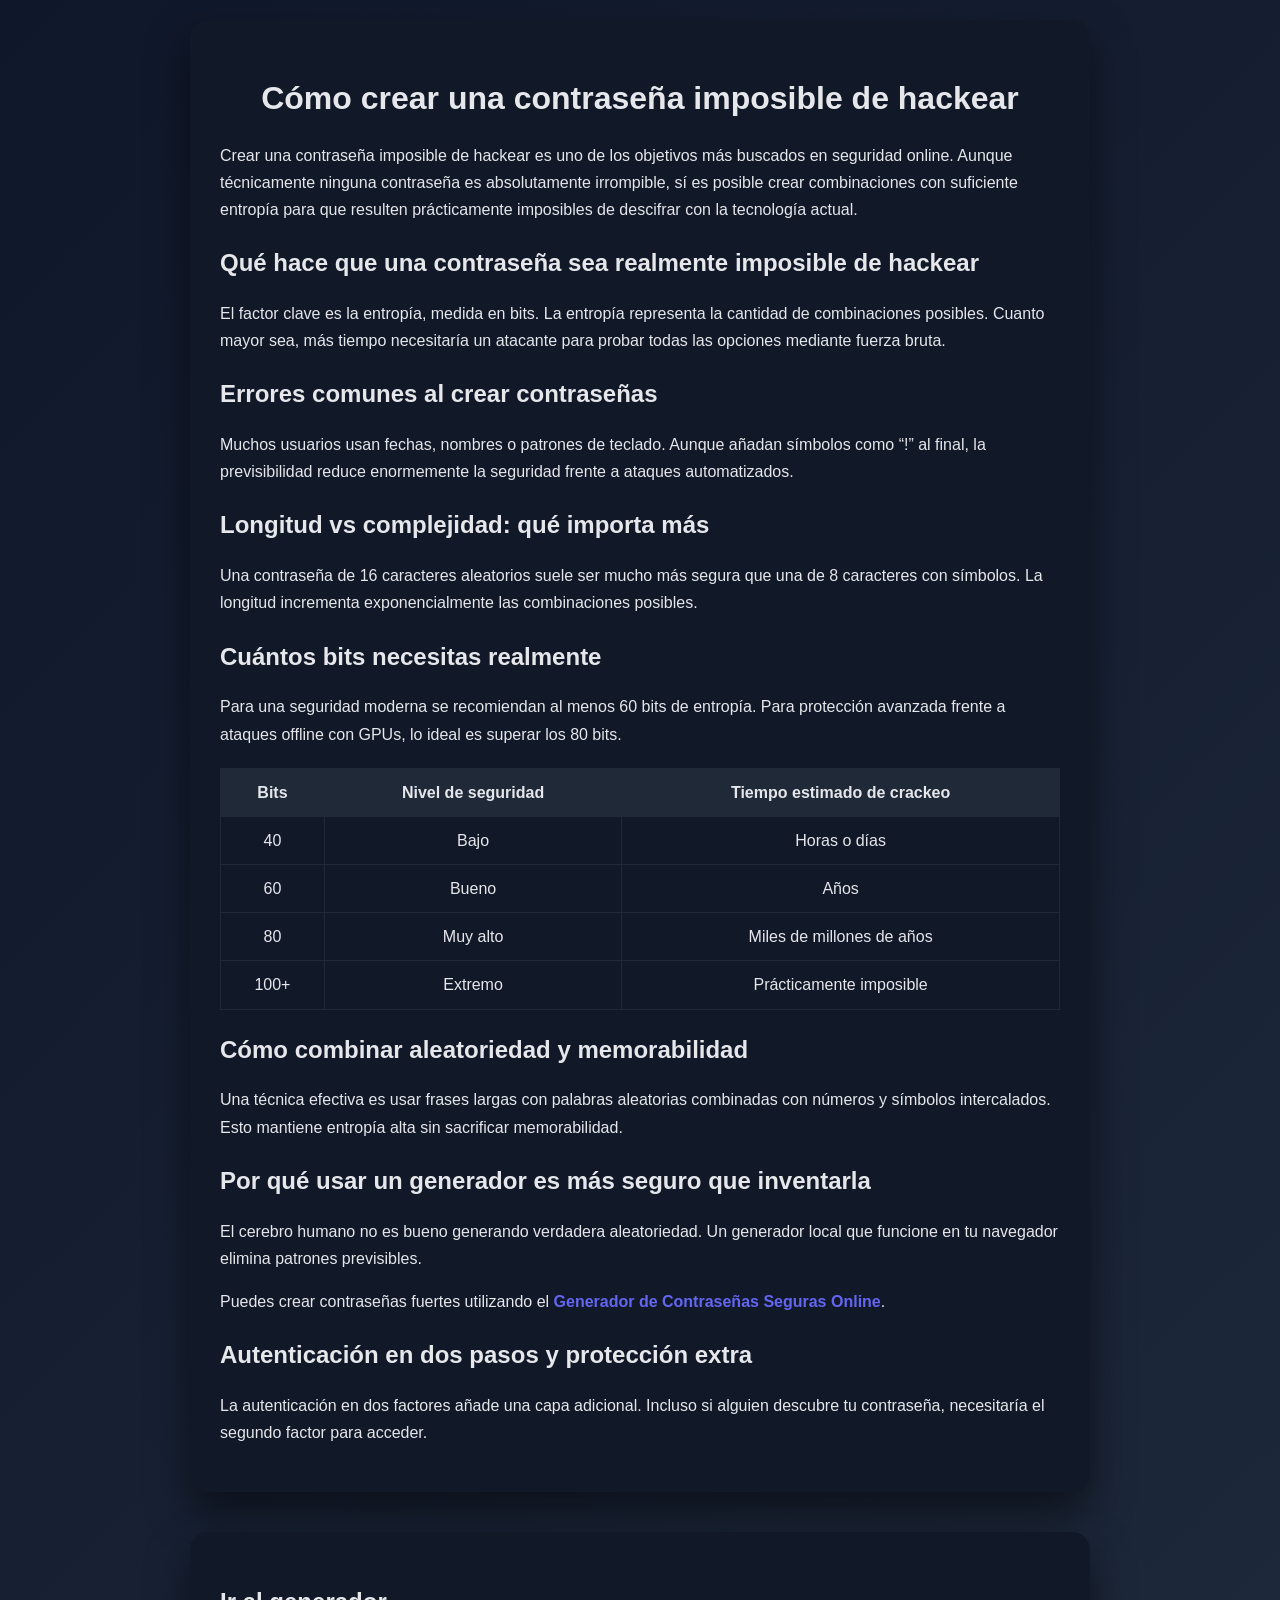
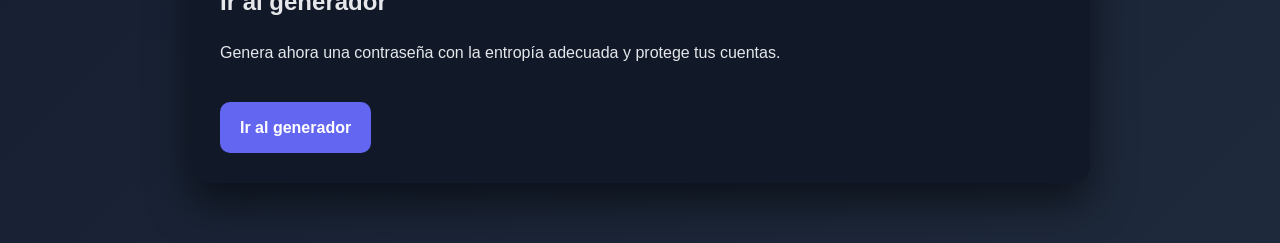
==== como-crear-una-contrasena-imposible-de-hackear.html @ 727d5e25 "Update and rename como-crear-una-contraseña-imposible-de-hackear.html to como-crear-una-contrasena-i" ====
<!DOCTYPE html>
<html lang="es">
<head>
<meta charset="UTF-8">
<meta name="viewport" content="width=device-width, initial-scale=1.0">

<title>Cómo crear una contraseña imposible de hackear | Guía definitiva de seguridad</title>

<meta name="description" content="Aprende cómo crear una contraseña imposible de hackear con criterios reales de entropía, longitud y protección avanzada. Guía técnica clara con ejemplos y comparativas.">
<meta name="keywords" content="cómo crear una contraseña imposible de hackear, contraseña imposible de descifrar, cómo hacer una contraseña segura, mejor contraseña segura, crear contraseña fuerte online, entropía, seguridad online, fuerza bruta">
<meta name="robots" content="index, follow">
<meta name="author" content="Gonzalo Ramos">

<link rel="canonical" href="https://gonsacc.github.io/passwordgenerator/como-crear-una-contrasena-imposible-de-hackear.html">
<link rel="icon" type="image/svg+xml" href="data:image/svg+xml,
    <svg xmlns='http://www.w3.org/2000/svg' viewBox='0 0 100 100'>
    <path fill='%236366f1' d='M50 5 L90 20 V45 C90 70 70 90 50 95 C30 90 10 70 10 45 V20 Z'/>
    <rect x='35' y='40' width='30' height='25' rx='5' fill='white'/>
    <circle cx='50' cy='52' r='5' fill='%236366f1'/>
    <rect x='48' y='52' width='4' height='10' fill='%236366f1'/>
    </svg>">
<link rel="alternate icon" type="image/png" href="favicon.png">

<meta property="og:type" content="article">
<meta property="og:title" content="Cómo crear una contraseña imposible de hackear">
<meta property="og:description" content="Descubre qué hace que una contraseña sea realmente segura y cómo generar una combinación con entropía suficiente frente a ataques automatizados.">
<meta property="og:url" content="https://gonsacc.github.io/passwordgenerator/como-crear-una-contrasena-imposible-de-hackear.html">
<meta property="og:site_name" content="Generador de Contraseñas Seguras">
<meta property="og:image" content="https://gonsacc.github.io/passwordgenerator/preview.png">

<meta name="twitter:card" content="summary_large_image">
<meta name="twitter:title" content="Cómo crear una contraseña imposible de hackear">
<meta name="twitter:description" content="Guía profesional para crear contraseñas realmente seguras frente a ataques de fuerza bruta y hackeo automatizado.">
<meta name="twitter:image" content="https://gonsacc.github.io/passwordgenerator/preview.png">

<link rel="icon" type="image/svg+xml" href="favicon.svg">
<link rel="alternate icon" type="image/png" href="favicon.png">
<link rel="apple-touch-icon" href="favicon.png">

<script type="application/ld+json">
{
 "@context": "https://schema.org",
 "@type": "Article",
 "headline": "Cómo crear una contraseña imposible de hackear",
 "author": {
   "@type": "Person",
   "name": "Gonzalo Ramos"
 },
 "publisher": {
   "@type": "Organization",
   "name": "Generador de Contraseñas Seguras"
 },
 "datePublished": "2026-01-01",
 "dateModified": "2026-01-01",
 "mainEntityOfPage": "https://gonsacc.github.io/passwordgenerator/como-crear-una-contrasena-imposible-de-hackear.html"
}
</script>

<script type="application/ld+json">
{
 "@context": "https://schema.org",
 "@type": "FAQPage",
 "mainEntity": [{
   "@type": "Question",
   "name": "¿Existe realmente una contraseña imposible de hackear?",
   "acceptedAnswer": {
     "@type": "Answer",
     "text": "En términos absolutos no, pero una contraseña con suficiente entropía puede ser prácticamente irrompible con la tecnología actual."
   }
 },{
   "@type": "Question",
   "name": "¿Es mejor una contraseña larga o compleja?",
   "acceptedAnswer": {
     "@type": "Answer",
     "text": "La longitud suele tener mayor impacto en la entropía que añadir símbolos aislados."
   }
 },{
   "@type": "Question",
   "name": "¿Un generador online es seguro?",
   "acceptedAnswer": {
     "@type": "Answer",
     "text": "Si funciona localmente en el navegador y no envía datos a servidores, puede ser una opción muy segura."
   }
 },{
   "@type": "Question",
   "name": "¿La autenticación en dos pasos elimina el riesgo?",
   "acceptedAnswer": {
     "@type": "Answer",
     "text": "Reduce drásticamente el riesgo, pero no sustituye una contraseña fuerte."
   }
 }]
}
</script>

<style>
:root{
 --bg1:#0f172a;
 --bg2:#1e293b;
 --card:#111827;
 --accent:#6366f1;
 --text:#e5e7eb;
 --muted:#9ca3af;
}
body{
 font-family:-apple-system,BlinkMacSystemFont,"Segoe UI",Roboto,Arial,sans-serif;
 background:linear-gradient(135deg,var(--bg1),var(--bg2));
 color:var(--text);
 margin:0;
 padding:20px;
 line-height:1.7;
}
.container{max-width:900px;margin:auto}
.card{
 background:var(--card);
 padding:30px;
 border-radius:18px;
 margin-bottom:40px;
 box-shadow:0 20px 40px rgba(0,0,0,.5);
}
h1,h2{margin-bottom:15px}
h1{text-align:center}
table{
 width:100%;
 border-collapse:collapse;
 margin:20px 0;
}
th,td{
 border:1px solid #1f2937;
 padding:10px;
 text-align:center;
}
th{background:#1f2937}
a{color:var(--accent);text-decoration:none;font-weight:600}
.button{
 display:inline-block;
 margin-top:20px;
 padding:12px 20px;
 background:var(--accent);
 border-radius:10px;
 color:white;
}
@media(max-width:600px){
 .card{padding:20px}
}
</style>
</head>

<body>
<div class="container">

<div class="card">
<h1>Cómo crear una contraseña imposible de hackear</h1>

<p>
Crear una contraseña imposible de hackear es uno de los objetivos más buscados en seguridad online. Aunque técnicamente ninguna contraseña es absolutamente irrompible, sí es posible crear combinaciones con suficiente entropía para que resulten prácticamente imposibles de descifrar con la tecnología actual.
</p>

<h2>Qué hace que una contraseña sea realmente imposible de hackear</h2>
<p>
El factor clave es la entropía, medida en bits. La entropía representa la cantidad de combinaciones posibles. Cuanto mayor sea, más tiempo necesitaría un atacante para probar todas las opciones mediante fuerza bruta.
</p>

<h2>Errores comunes al crear contraseñas</h2>
<p>
Muchos usuarios usan fechas, nombres o patrones de teclado. Aunque añadan símbolos como “!” al final, la previsibilidad reduce enormemente la seguridad frente a ataques automatizados.
</p>

<h2>Longitud vs complejidad: qué importa más</h2>
<p>
Una contraseña de 16 caracteres aleatorios suele ser mucho más segura que una de 8 caracteres con símbolos. La longitud incrementa exponencialmente las combinaciones posibles.
</p>

<h2>Cuántos bits necesitas realmente</h2>
<p>
Para una seguridad moderna se recomiendan al menos 60 bits de entropía. Para protección avanzada frente a ataques offline con GPUs, lo ideal es superar los 80 bits.
</p>

<table>
<tr>
<th>Bits</th>
<th>Nivel de seguridad</th>
<th>Tiempo estimado de crackeo</th>
</tr>
<tr>
<td>40</td>
<td>Bajo</td>
<td>Horas o días</td>
</tr>
<tr>
<td>60</td>
<td>Bueno</td>
<td>Años</td>
</tr>
<tr>
<td>80</td>
<td>Muy alto</td>
<td>Miles de millones de años</td>
</tr>
<tr>
<td>100+</td>
<td>Extremo</td>
<td>Prácticamente imposible</td>
</tr>
</table>

<h2>Cómo combinar aleatoriedad y memorabilidad</h2>
<p>
Una técnica efectiva es usar frases largas con palabras aleatorias combinadas con números y símbolos intercalados. Esto mantiene entropía alta sin sacrificar memorabilidad.
</p>

<h2>Por qué usar un generador es más seguro que inventarla</h2>
<p>
El cerebro humano no es bueno generando verdadera aleatoriedad. Un generador local que funcione en tu navegador elimina patrones previsibles.
</p>

<p>
Puedes crear contraseñas fuertes utilizando el 
<a href="https://gonsacc.github.io/passwordgenerator/">Generador de Contraseñas Seguras Online</a>.
</p>

<h2>Autenticación en dos pasos y protección extra</h2>
<p>
La autenticación en dos factores añade una capa adicional. Incluso si alguien descubre tu contraseña, necesitaría el segundo factor para acceder.
</p>

</div>

<div class="card">
<h2>Ir al generador</h2>
<p>Genera ahora una contraseña con la entropía adecuada y protege tus cuentas.</p>
<a class="button" href="https://gonsacc.github.io/passwordgenerator/">
Ir al generador
</a>
</div>

</div>
</body>
</html>
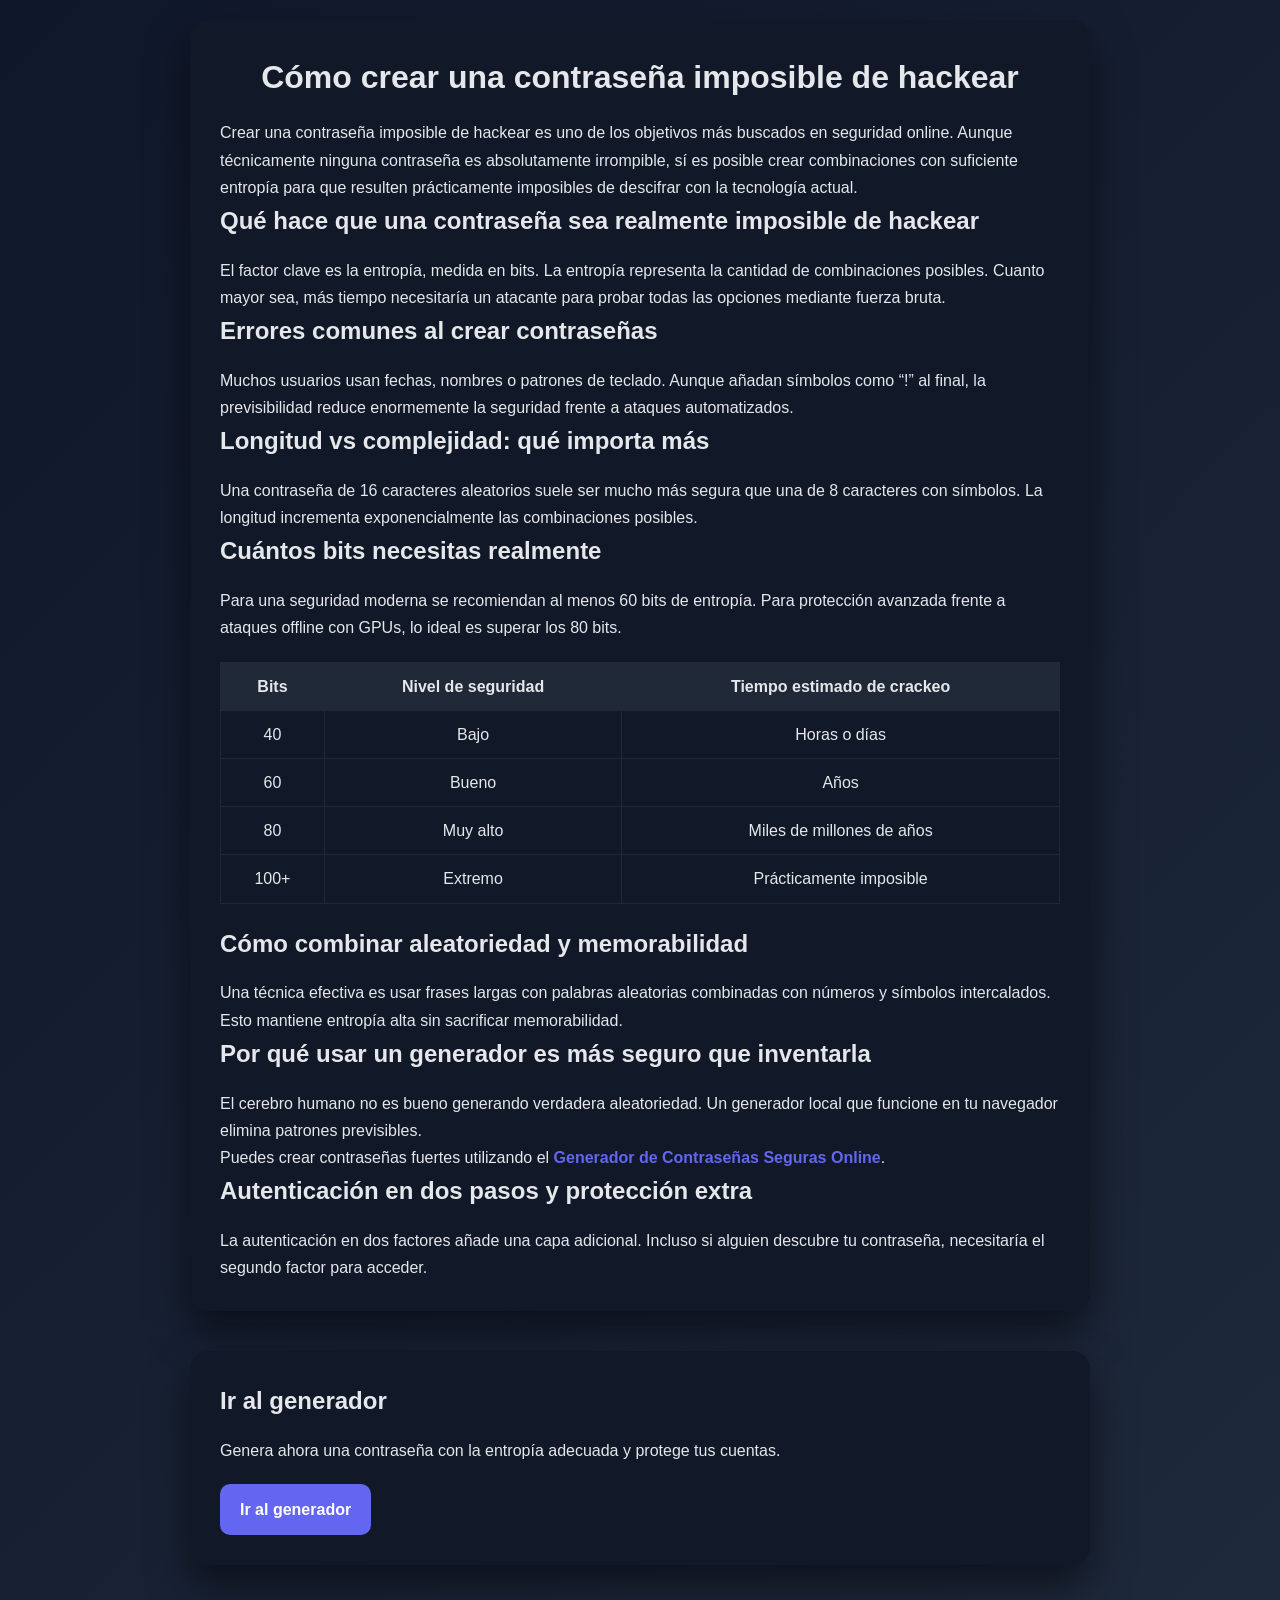
==== commit d9c5b4b6: "Update como-crear-una-contrasena-imposible-de-hackear.html" ====
--- a/como-crear-una-contrasena-imposible-de-hackear.html
+++ b/como-crear-una-contrasena-imposible-de-hackear.html
@@ -101,13 +101,27 @@
  --text:#e5e7eb;
  --muted:#9ca3af;
 }
+*{box-sizing:border-box;margin:0;padding:0}
+
+html, body {
+  overscroll-behavior: none;
+}
+
+html {
+  height: 100%;
+  background-color: #0f172a;
+}
 body{
  font-family:-apple-system,BlinkMacSystemFont,"Segoe UI",Roboto,Arial,sans-serif;
+ background-color:#0f172a;
  background:linear-gradient(135deg,var(--bg1),var(--bg2));
  color:var(--text);
- margin:0;
  padding:20px;
  line-height:1.7;
+
+ min-height:100vh;
+ min-height:100dvh;
+ min-height:-webkit-fill-available;
 }
 .container{max-width:900px;margin:auto}
 .card{
